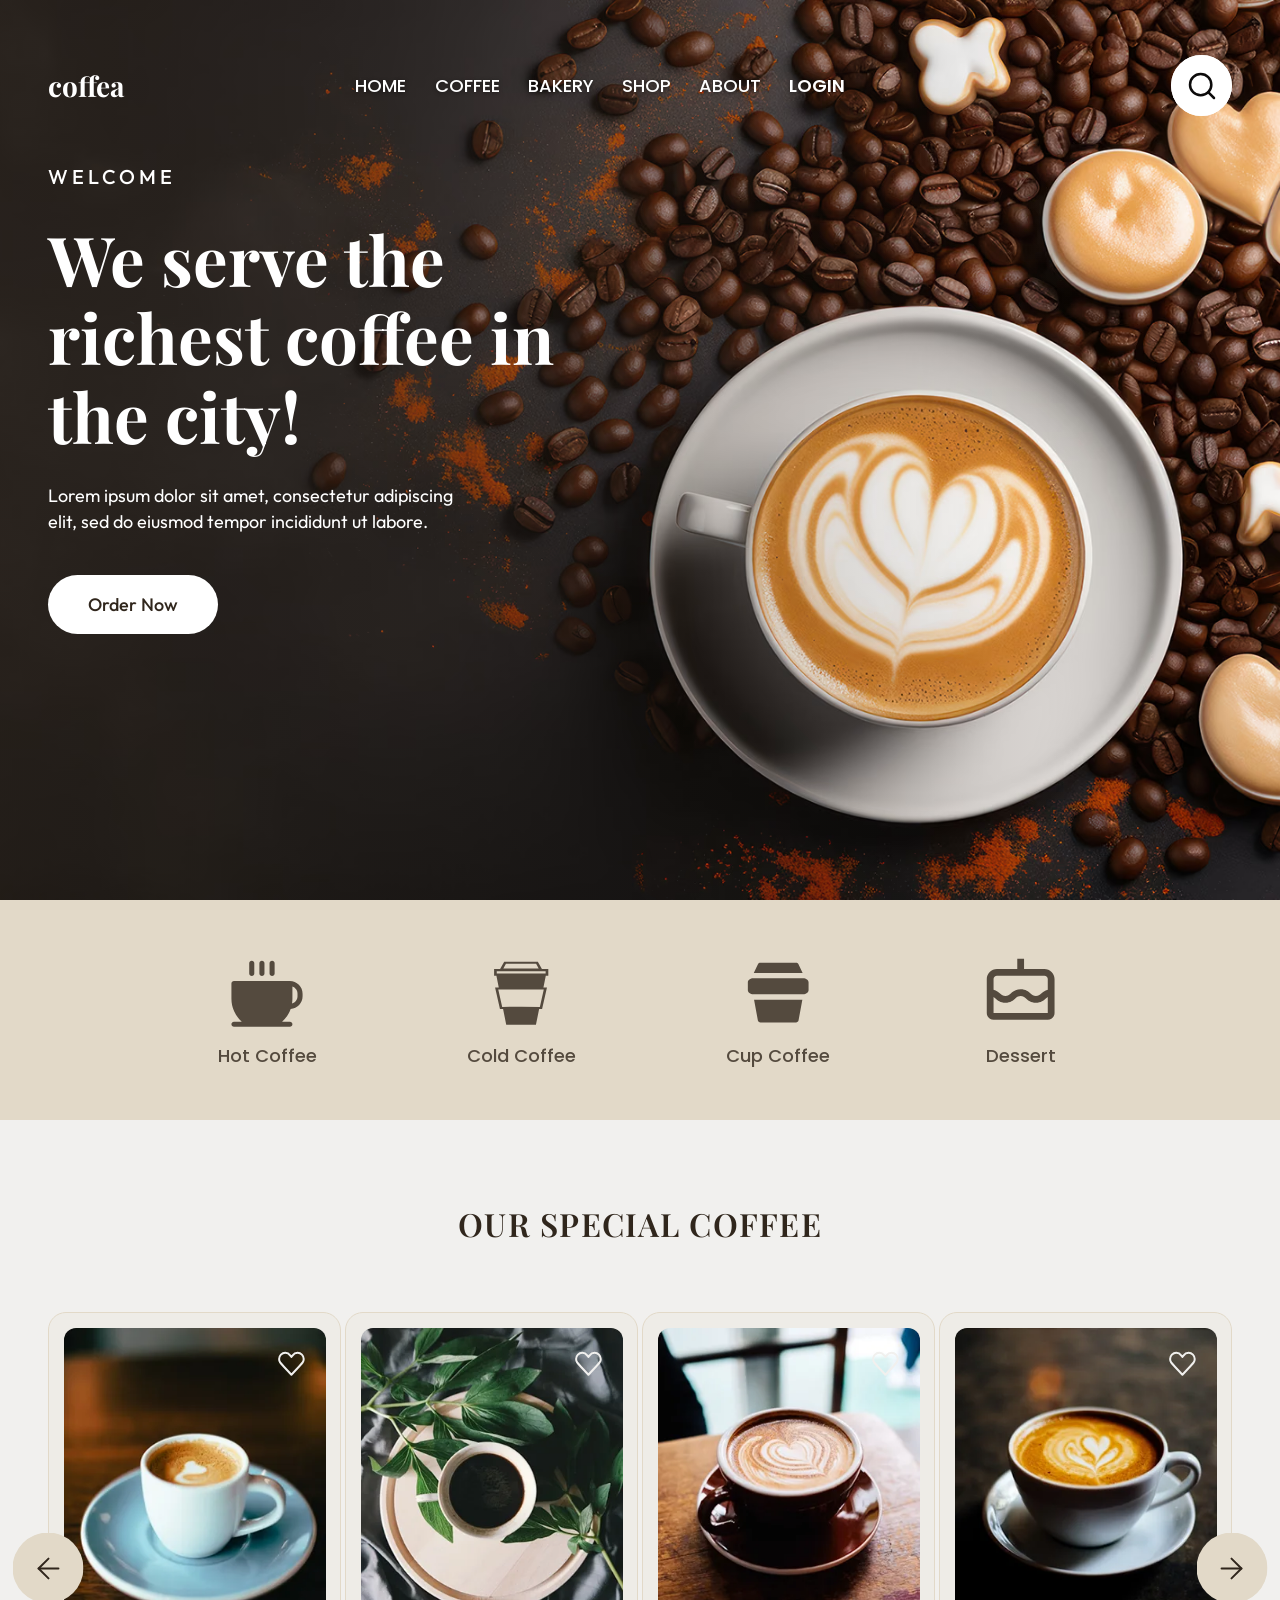
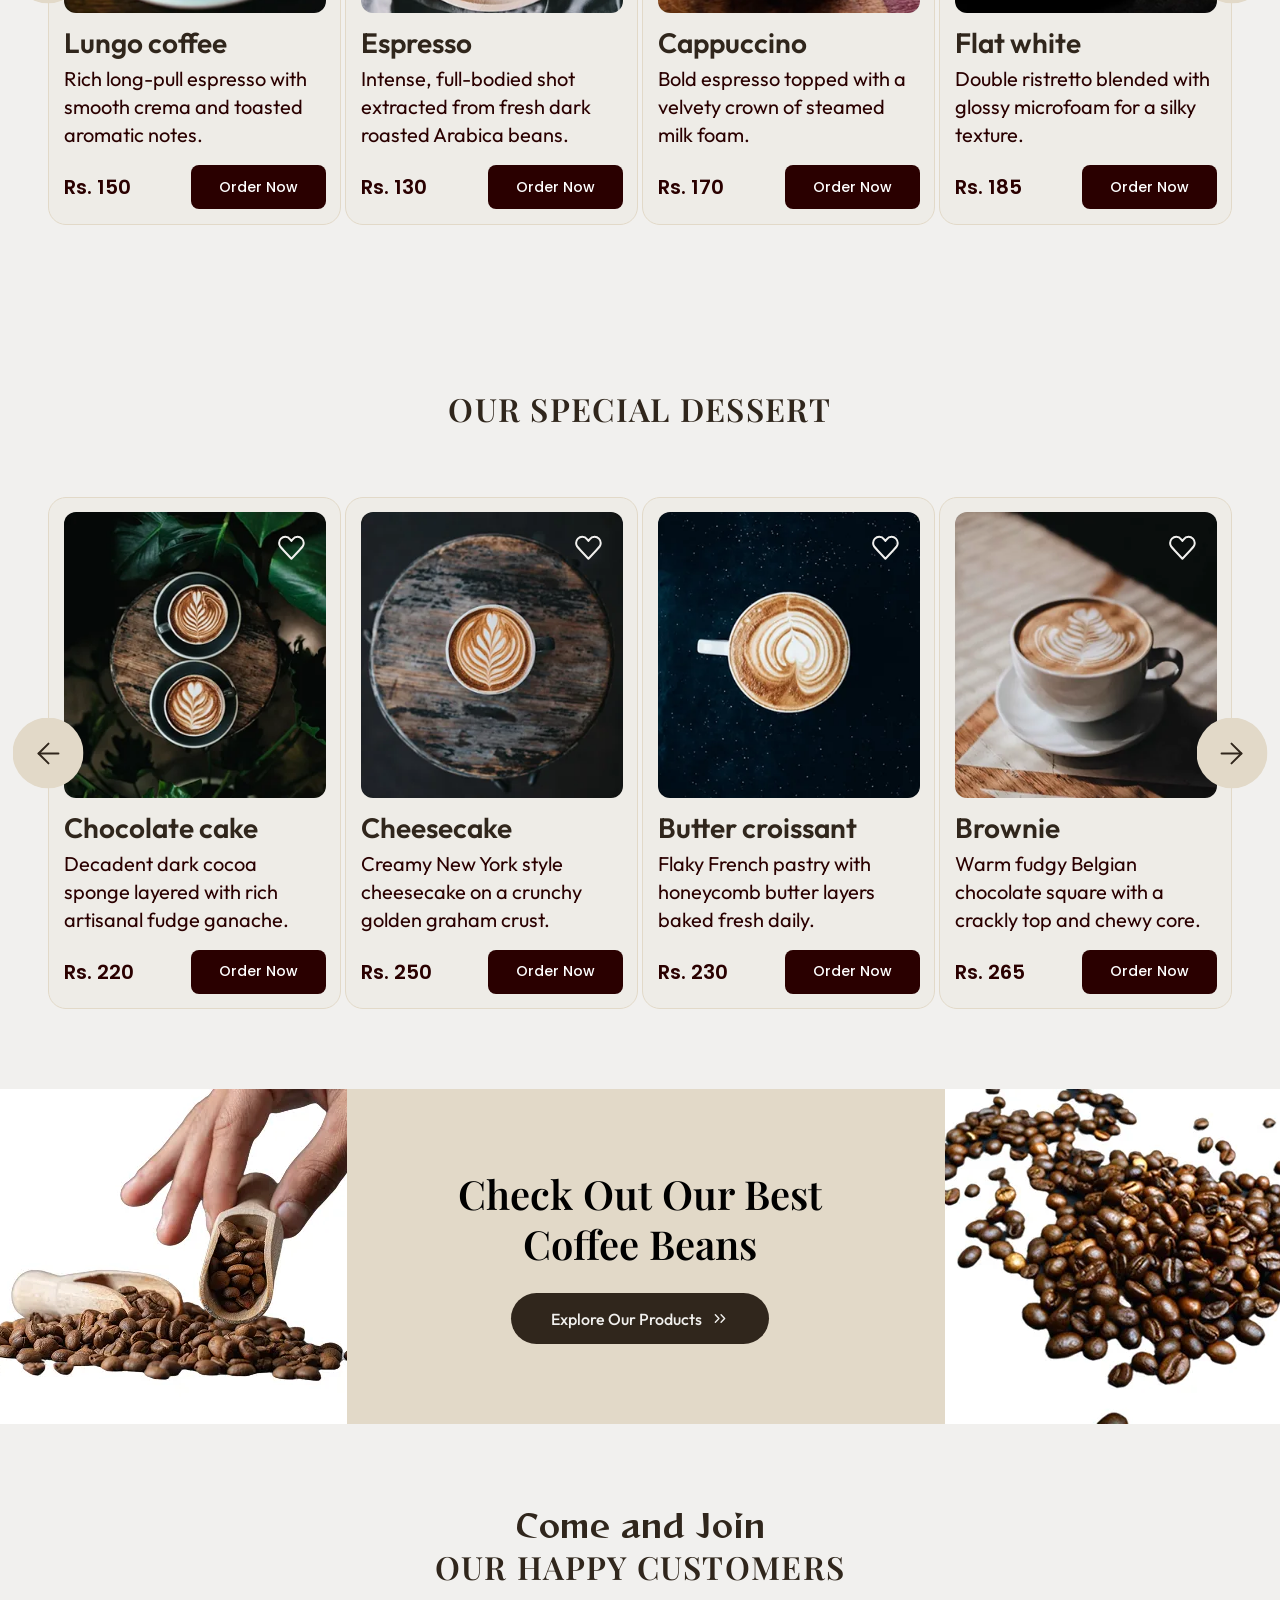
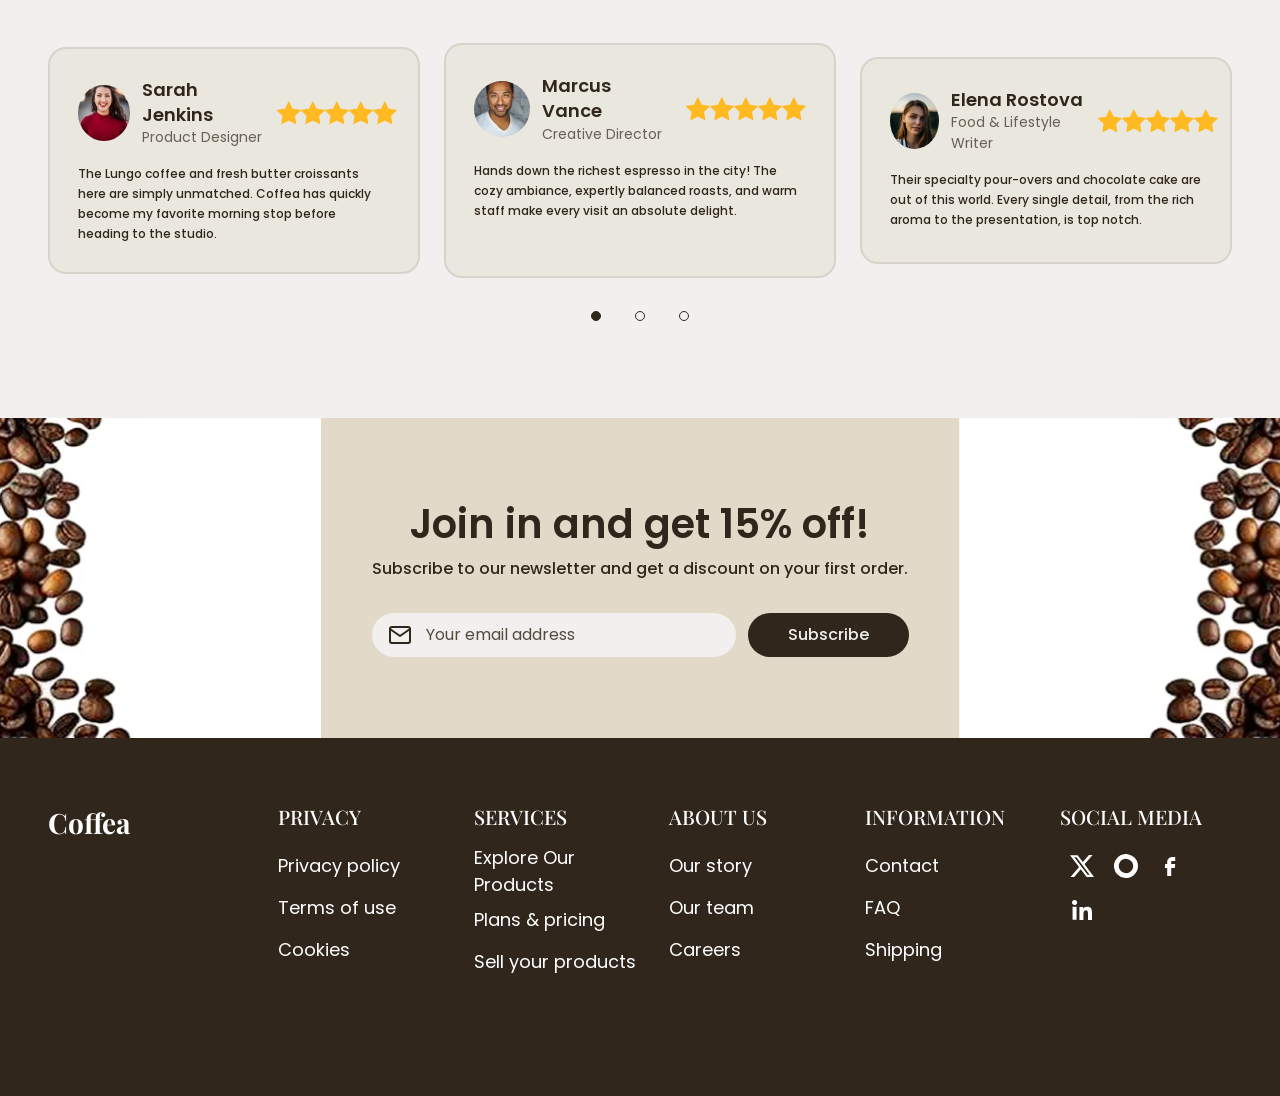
==== index.html @ 145116c3 "first commit" ====
<!DOCTYPE html>
<html lang="en">

<head>
  <meta charset="utf-8">
  <meta name="viewport" content="width=device-width, initial-scale=1">
  <title>Coffea | The richest coffee in the city</title>
  <meta name="description"
    content="Coffea is a coffee shop landing page: espresso, cold coffee, desserts and fresh coffee beans. Order now and join our newsletter.">
  <meta property="og:type" content="website">
  <meta property="og:title" content="Coffea | The richest coffee in the city">
  <meta property="og:description"
    content="Coffea is a coffee shop landing page: espresso, cold coffee, desserts and fresh coffee beans. Order now and join our newsletter.">
  <meta property="og:image" content="assets/img/hero.jpg">
  <link rel="icon" href="assets/icons/cat-1.svg" type="image/svg+xml">
  <link rel="preconnect" href="https://fonts.googleapis.com">
  <link rel="preconnect" href="https://fonts.gstatic.com" crossorigin>
  <link
    href="https://fonts.googleapis.com/css2?family=Outfit:wght@400;500;600&amp;family=Playfair+Display:wght@500;600;700&amp;family=Poppins:wght@400;500;600&amp;family=Reggae+One&amp;display=swap"
    rel="stylesheet">
  <link rel="stylesheet" href="css/main.css">
</head>

<body>
  <a class="skip-link" href="#main">Saltar al contenido</a>
  <header class="header">
    <div class="header__inner container">
      <a class="header__logo" href="/">Coffea</a>
      <nav class="nav nav--desktop" aria-label="Principal">
        <ul class="nav__list">
          <li><a class="nav__link" href="/">home</a></li>
          <li><a class="nav__link" href="#coffee-title">coffee</a></li>
          <li><a class="nav__link" href="#dessert-title">bakery</a></li>
          <li><a class="nav__link" href="#promo-title">shop</a></li>
          <li><a class="nav__link" href="#testimonials-title">about</a></li>
          <li><a class="nav__link nav__link--strong" href="#">login</a></li>
        </ul>
      </nav>
      <button class="header__search" type="button" aria-label="Buscar">
        <img src="assets/icons/search.svg" alt="" width="61" height="61">
      </button>
      <nav class="nav nav--mobile" aria-label="Principal">
        <details class="nav__details">
          <summary class="nav__toggle"><span class="visually-hidden">Menú</span></summary>
          <ul class="nav__panel">
            <li><a class="nav__link" href="/">home</a></li>
            <li><a class="nav__link" href="#coffee-title">coffee</a></li>
            <li><a class="nav__link" href="#dessert-title">bakery</a></li>
            <li><a class="nav__link" href="#promo-title">shop</a></li>
            <li><a class="nav__link" href="#testimonials-title">about</a></li>
            <li><a class="nav__link nav__link--strong" href="#">login</a></li>
          </ul>
        </details>
      </nav>
    </div>
  </header>

  <main id="main">
    <section class="hero" aria-labelledby="hero-title">
      <picture class="hero__picture">
        <source media="(max-width: 47.99rem)" type="image/avif" srcset="assets/img/hero-sm.avif">
        <source media="(max-width: 47.99rem)" type="image/webp" srcset="assets/img/hero-sm.webp">
        <source type="image/avif" srcset="assets/img/hero.avif">
        <source type="image/webp" srcset="assets/img/hero.webp">
        <img class="hero__img" src="assets/img/hero.jpg" alt="Cup of espresso surrounded by roasted coffee beans"
          width="1920" height="1000" fetchpriority="high" decoding="async">
      </picture>
      <div class="hero__content container">
        <p class="hero__eyebrow">WELCOME</p>
        <h1 class="hero__title" id="hero-title">We serve the richest coffee in the city!</h1>
        <p class="hero__text">Lorem ipsum dolor sit amet, consectetur adipiscing elit, sed do eiusmod tempor incididunt
          ut labore.</p>
        <a class="hero__btn" href="#coffee-title">Order Now</a>
      </div>
    </section>

    <section class="categories" aria-label="Categorías">
      <ul class="categories__list container">
        <li><a class="categories__item" href="#coffee-title"><span class="categories__icon categories__icon--hot"
              aria-hidden="true"></span><span class="categories__label">Hot Coffee</span></a></li>
        <li><a class="categories__item" href="#coffee-title"><span class="categories__icon categories__icon--cold"
              aria-hidden="true"></span><span class="categories__label">Cold Coffee</span></a></li>
        <li><a class="categories__item" href="#coffee-title"><span class="categories__icon categories__icon--cup"
              aria-hidden="true"></span><span class="categories__label">Cup Coffee</span></a></li>
        <li><a class="categories__item" href="#dessert-title"><span class="categories__icon categories__icon--dessert"
              aria-hidden="true"></span><span class="categories__label">Dessert</span></a></li>
      </ul>
    </section>

    <section class="products" aria-labelledby="coffee-title">
      <h2 class="products__title" id="coffee-title">OUR SPECIAL COFFEE</h2>
      <div class="carousel" role="group" aria-roledescription="carousel" aria-label="Our Special Coffee">
        <a class="carousel__arrow carousel__arrow--prev" href="#coffee-1" aria-label="Anterior: Our Special Coffee"><img
            src="assets/icons/arrow.svg" alt="" width="71" height="71"></a>
        <ul class="carousel__track">
          <li class="carousel__item" id="coffee-1">
            <article class="product-card">
              <div class="product-card__media">
                <picture>
                  <source type="image/webp" srcset="assets/img/coffee-1.webp 334w, assets/img/coffee-1-2x.webp 668w"
                    sizes="(min-width: 90rem) 334px, (min-width: 64rem) 22vw, (min-width: 48rem) 38vw, 70vw">
                  <img class="product-card__img" src="assets/img/coffee-1.jpg"
                    srcset="assets/img/coffee-1.jpg 334w, assets/img/coffee-1-2x.jpg 668w"
                    sizes="(min-width: 90rem) 334px, (min-width: 64rem) 22vw, (min-width: 48rem) 38vw, 70vw"
                    alt="Lungo coffee, placeholder photo" width="334" height="364" loading="lazy" decoding="async">
                </picture>
                <input class="product-card__fav-input" type="checkbox" id="fav-coffee-1">
                <label class="product-card__fav" for="fav-coffee-1"><span class="visually-hidden">Marcar Lungo coffee
                    como favorito</span></label>
              </div>
              <div class="product-card__body">
                <h3 class="product-card__title">Lungo coffee</h3>
                <p class="product-card__desc">Rich long-pull espresso with smooth crema and toasted aromatic notes.</p>
                <div class="product-card__row">
                  <data class="product-card__price" value="150">Rs. 150</data>
                  <button class="product-card__btn" type="button">Order Now</button>
                </div>
              </div>
            </article>
          </li>
          <li class="carousel__item" id="coffee-2">
            <article class="product-card">
              <div class="product-card__media">
                <picture>
                  <source type="image/webp" srcset="assets/img/coffee-2.webp 334w, assets/img/coffee-2-2x.webp 668w"
                    sizes="(min-width: 90rem) 334px, (min-width: 64rem) 22vw, (min-width: 48rem) 38vw, 70vw">
                  <img class="product-card__img" src="assets/img/coffee-2.jpg"
                    srcset="assets/img/coffee-2.jpg 334w, assets/img/coffee-2-2x.jpg 668w"
                    sizes="(min-width: 90rem) 334px, (min-width: 64rem) 22vw, (min-width: 48rem) 38vw, 70vw"
                    alt="Espresso, placeholder photo" width="334" height="364" loading="lazy" decoding="async">
                </picture>
                <input class="product-card__fav-input" type="checkbox" id="fav-coffee-2">
                <label class="product-card__fav" for="fav-coffee-2"><span class="visually-hidden">Marcar Espresso como
                    favorito</span></label>
              </div>
              <div class="product-card__body">
                <h3 class="product-card__title">Espresso</h3>
                <p class="product-card__desc">Intense, full-bodied shot extracted from fresh dark roasted Arabica beans.
                </p>
                <div class="product-card__row">
                  <data class="product-card__price" value="130">Rs. 130</data>
                  <button class="product-card__btn" type="button">Order Now</button>
                </div>
              </div>
            </article>
          </li>
          <li class="carousel__item" id="coffee-3">
            <article class="product-card">
              <div class="product-card__media">
                <picture>
                  <source type="image/webp" srcset="assets/img/coffee-3.webp 334w, assets/img/coffee-3-2x.webp 668w"
                    sizes="(min-width: 90rem) 334px, (min-width: 64rem) 22vw, (min-width: 48rem) 38vw, 70vw">
                  <img class="product-card__img" src="assets/img/coffee-3.jpg"
                    srcset="assets/img/coffee-3.jpg 334w, assets/img/coffee-3-2x.jpg 668w"
                    sizes="(min-width: 90rem) 334px, (min-width: 64rem) 22vw, (min-width: 48rem) 38vw, 70vw"
                    alt="Cappuccino, placeholder photo" width="334" height="364" loading="lazy" decoding="async">
                </picture>
                <input class="product-card__fav-input" type="checkbox" id="fav-coffee-3">
                <label class="product-card__fav" for="fav-coffee-3"><span class="visually-hidden">Marcar Cappuccino como
                    favorito</span></label>
              </div>
              <div class="product-card__body">
                <h3 class="product-card__title">Cappuccino</h3>
                <p class="product-card__desc">Bold espresso topped with a velvety crown of steamed milk foam.</p>
                <div class="product-card__row">
                  <data class="product-card__price" value="170">Rs. 170</data>
                  <button class="product-card__btn" type="button">Order Now</button>
                </div>
              </div>
            </article>
          </li>
          <li class="carousel__item" id="coffee-4">
            <article class="product-card">
              <div class="product-card__media">
                <picture>
                  <source type="image/webp" srcset="assets/img/coffee-4.webp 334w, assets/img/coffee-4-2x.webp 668w"
                    sizes="(min-width: 90rem) 334px, (min-width: 64rem) 22vw, (min-width: 48rem) 38vw, 70vw">
                  <img class="product-card__img" src="assets/img/coffee-4.jpg"
                    srcset="assets/img/coffee-4.jpg 334w, assets/img/coffee-4-2x.jpg 668w"
                    sizes="(min-width: 90rem) 334px, (min-width: 64rem) 22vw, (min-width: 48rem) 38vw, 70vw"
                    alt="Flat white, placeholder photo" width="334" height="364" loading="lazy" decoding="async">
                </picture>
                <input class="product-card__fav-input" type="checkbox" id="fav-coffee-4">
                <label class="product-card__fav" for="fav-coffee-4"><span class="visually-hidden">Marcar Flat white como
                    favorito</span></label>
              </div>
              <div class="product-card__body">
                <h3 class="product-card__title">Flat white</h3>
                <p class="product-card__desc">Double ristretto blended with glossy microfoam for a silky texture.</p>
                <div class="product-card__row">
                  <data class="product-card__price" value="185">Rs. 185</data>
                  <button class="product-card__btn" type="button">Order Now</button>
                </div>
              </div>
            </article>
          </li>
          <li class="carousel__item" id="coffee-5">
            <article class="product-card">
              <div class="product-card__media">
                <picture>
                  <source type="image/webp" srcset="assets/img/coffee-1.webp 334w, assets/img/coffee-1-2x.webp 668w"
                    sizes="(min-width: 90rem) 334px, (min-width: 64rem) 22vw, (min-width: 48rem) 38vw, 70vw">
                  <img class="product-card__img" src="assets/img/coffee-1.jpg"
                    srcset="assets/img/coffee-1.jpg 334w, assets/img/coffee-1-2x.jpg 668w"
                    sizes="(min-width: 90rem) 334px, (min-width: 64rem) 22vw, (min-width: 48rem) 38vw, 70vw"
                    alt="Lungo coffee, placeholder photo" width="334" height="364" loading="lazy" decoding="async">
                </picture>
                <input class="product-card__fav-input" type="checkbox" id="fav-coffee-5">
                <label class="product-card__fav" for="fav-coffee-5"><span class="visually-hidden">Marcar Lungo coffee
                    como favorito</span></label>
              </div>
              <div class="product-card__body">
                <h3 class="product-card__title">Lungo coffee</h3>
                <p class="product-card__desc">Rich long-pull espresso with smooth crema and toasted aromatic notes.</p>
                <div class="product-card__row">
                  <data class="product-card__price" value="200">Rs. 200</data>
                  <button class="product-card__btn" type="button">Order Now</button>
                </div>
              </div>
            </article>
          </li>
          <li class="carousel__item" id="coffee-6">
            <article class="product-card">
              <div class="product-card__media">
                <picture>
                  <source type="image/webp" srcset="assets/img/coffee-2.webp 334w, assets/img/coffee-2-2x.webp 668w"
                    sizes="(min-width: 90rem) 334px, (min-width: 64rem) 22vw, (min-width: 48rem) 38vw, 70vw">
                  <img class="product-card__img" src="assets/img/coffee-2.jpg"
                    srcset="assets/img/coffee-2.jpg 334w, assets/img/coffee-2-2x.jpg 668w"
                    sizes="(min-width: 90rem) 334px, (min-width: 64rem) 22vw, (min-width: 48rem) 38vw, 70vw"
                    alt="Espresso, placeholder photo" width="334" height="364" loading="lazy" decoding="async">
                </picture>
                <input class="product-card__fav-input" type="checkbox" id="fav-coffee-6">
                <label class="product-card__fav" for="fav-coffee-6"><span class="visually-hidden">Marcar Espresso como
                    favorito</span></label>
              </div>
              <div class="product-card__body">
                <h3 class="product-card__title">Espresso</h3>
                <p class="product-card__desc">Intense, full-bodied shot extracted from fresh dark roasted Arabica beans.
                </p>
                <div class="product-card__row">
                  <data class="product-card__price" value="200">Rs. 200</data>
                  <button class="product-card__btn" type="button">Order Now</button>
                </div>
              </div>
            </article>
          </li>
        </ul>
        <a class="carousel__arrow carousel__arrow--next" href="#coffee-5"
          aria-label="Siguiente: Our Special Coffee"><img src="assets/icons/arrow.svg" alt="" width="71"
            height="71"></a>
      </div>
    </section>

    <section class="products" aria-labelledby="dessert-title">
      <h2 class="products__title" id="dessert-title">OUR SPECIAL DESSERT</h2>
      <div class="carousel" role="group" aria-roledescription="carousel" aria-label="Our Special Dessert">
        <a class="carousel__arrow carousel__arrow--prev" href="#dessert-1"
          aria-label="Anterior: Our Special Dessert"><img src="assets/icons/arrow.svg" alt="" width="71"
            height="71"></a>
        <ul class="carousel__track">
          <li class="carousel__item" id="dessert-1">
            <article class="product-card">
              <div class="product-card__media">
                <picture>
                  <source type="image/webp" srcset="assets/img/dessert-1.webp 334w, assets/img/dessert-1-2x.webp 668w"
                    sizes="(min-width: 90rem) 334px, (min-width: 64rem) 22vw, (min-width: 48rem) 38vw, 70vw">
                  <img class="product-card__img" src="assets/img/dessert-1.jpg"
                    srcset="assets/img/dessert-1.jpg 334w, assets/img/dessert-1-2x.jpg 668w"
                    sizes="(min-width: 90rem) 334px, (min-width: 64rem) 22vw, (min-width: 48rem) 38vw, 70vw"
                    alt="Chocolate cake, placeholder photo" width="334" height="364" loading="lazy" decoding="async">
                </picture>
                <input class="product-card__fav-input" type="checkbox" id="fav-dessert-1">
                <label class="product-card__fav" for="fav-dessert-1"><span class="visually-hidden">Marcar Chocolate cake
                    como favorito</span></label>
              </div>
              <div class="product-card__body">
                <h3 class="product-card__title">Chocolate cake</h3>
                <p class="product-card__desc">Decadent dark cocoa sponge layered with rich artisanal fudge ganache.</p>
                <div class="product-card__row">
                  <data class="product-card__price" value="220">Rs. 220</data>
                  <button class="product-card__btn" type="button">Order Now</button>
                </div>
              </div>
            </article>
          </li>
          <li class="carousel__item" id="dessert-2">
            <article class="product-card">
              <div class="product-card__media">
                <picture>
                  <source type="image/webp" srcset="assets/img/dessert-2.webp 334w, assets/img/dessert-2-2x.webp 668w"
                    sizes="(min-width: 90rem) 334px, (min-width: 64rem) 22vw, (min-width: 48rem) 38vw, 70vw">
                  <img class="product-card__img" src="assets/img/dessert-2.jpg"
                    srcset="assets/img/dessert-2.jpg 334w, assets/img/dessert-2-2x.jpg 668w"
                    sizes="(min-width: 90rem) 334px, (min-width: 64rem) 22vw, (min-width: 48rem) 38vw, 70vw"
                    alt="Cheesecake, placeholder photo" width="334" height="364" loading="lazy" decoding="async">
                </picture>
                <input class="product-card__fav-input" type="checkbox" id="fav-dessert-2">
                <label class="product-card__fav" for="fav-dessert-2"><span class="visually-hidden">Marcar Cheesecake
                    como favorito</span></label>
              </div>
              <div class="product-card__body">
                <h3 class="product-card__title">Cheesecake</h3>
                <p class="product-card__desc">Creamy New York style cheesecake on a crunchy golden graham crust.</p>
                <div class="product-card__row">
                  <data class="product-card__price" value="250">Rs. 250</data>
                  <button class="product-card__btn" type="button">Order Now</button>
                </div>
              </div>
            </article>
          </li>
          <li class="carousel__item" id="dessert-3">
            <article class="product-card">
              <div class="product-card__media">
                <picture>
                  <source type="image/webp" srcset="assets/img/dessert-3.webp 334w, assets/img/dessert-3-2x.webp 668w"
                    sizes="(min-width: 90rem) 334px, (min-width: 64rem) 22vw, (min-width: 48rem) 38vw, 70vw">
                  <img class="product-card__img" src="assets/img/dessert-3.jpg"
                    srcset="assets/img/dessert-3.jpg 334w, assets/img/dessert-3-2x.jpg 668w"
                    sizes="(min-width: 90rem) 334px, (min-width: 64rem) 22vw, (min-width: 48rem) 38vw, 70vw"
                    alt="Butter croissant, placeholder photo" width="334" height="364" loading="lazy" decoding="async">
                </picture>
                <input class="product-card__fav-input" type="checkbox" id="fav-dessert-3">
                <label class="product-card__fav" for="fav-dessert-3"><span class="visually-hidden">Marcar Butter
                    croissant como favorito</span></label>
              </div>
              <div class="product-card__body">
                <h3 class="product-card__title">Butter croissant</h3>
                <p class="product-card__desc">Flaky French pastry with honeycomb butter layers baked fresh daily.</p>
                <div class="product-card__row">
                  <data class="product-card__price" value="230">Rs. 230</data>
                  <button class="product-card__btn" type="button">Order Now</button>
                </div>
              </div>
            </article>
          </li>
          <li class="carousel__item" id="dessert-4">
            <article class="product-card">
              <div class="product-card__media">
                <picture>
                  <source type="image/webp" srcset="assets/img/dessert-4.webp 334w, assets/img/dessert-4-2x.webp 668w"
                    sizes="(min-width: 90rem) 334px, (min-width: 64rem) 22vw, (min-width: 48rem) 38vw, 70vw">
                  <img class="product-card__img" src="assets/img/dessert-4.jpg"
                    srcset="assets/img/dessert-4.jpg 334w, assets/img/dessert-4-2x.jpg 668w"
                    sizes="(min-width: 90rem) 334px, (min-width: 64rem) 22vw, (min-width: 48rem) 38vw, 70vw"
                    alt="Brownie, placeholder photo" width="334" height="364" loading="lazy" decoding="async">
                </picture>
                <input class="product-card__fav-input" type="checkbox" id="fav-dessert-4">
                <label class="product-card__fav" for="fav-dessert-4"><span class="visually-hidden">Marcar Brownie como
                    favorito</span></label>
              </div>
              <div class="product-card__body">
                <h3 class="product-card__title">Brownie</h3>
                <p class="product-card__desc">Warm fudgy Belgian chocolate square with a crackly top and chewy core.</p>
                <div class="product-card__row">
                  <data class="product-card__price" value="265">Rs. 265</data>
                  <button class="product-card__btn" type="button">Order Now</button>
                </div>
              </div>
            </article>
          </li>
          <li class="carousel__item" id="dessert-5">
            <article class="product-card">
              <div class="product-card__media">
                <picture>
                  <source type="image/webp" srcset="assets/img/dessert-1.webp 334w, assets/img/dessert-1-2x.webp 668w"
                    sizes="(min-width: 90rem) 334px, (min-width: 64rem) 22vw, (min-width: 48rem) 38vw, 70vw">
                  <img class="product-card__img" src="assets/img/dessert-1.jpg"
                    srcset="assets/img/dessert-1.jpg 334w, assets/img/dessert-1-2x.jpg 668w"
                    sizes="(min-width: 90rem) 334px, (min-width: 64rem) 22vw, (min-width: 48rem) 38vw, 70vw"
                    alt="Chocolate cake, placeholder photo" width="334" height="364" loading="lazy" decoding="async">
                </picture>
                <input class="product-card__fav-input" type="checkbox" id="fav-dessert-5">
                <label class="product-card__fav" for="fav-dessert-5"><span class="visually-hidden">Marcar Chocolate cake
                    como favorito</span></label>
              </div>
              <div class="product-card__body">
                <h3 class="product-card__title">Chocolate cake</h3>
                <p class="product-card__desc">Decadent dark cocoa sponge layered with rich artisanal fudge ganache.</p>
                <div class="product-card__row">
                  <data class="product-card__price" value="200">Rs. 200</data>
                  <button class="product-card__btn" type="button">Order Now</button>
                </div>
              </div>
            </article>
          </li>
          <li class="carousel__item" id="dessert-6">
            <article class="product-card">
              <div class="product-card__media">
                <picture>
                  <source type="image/webp" srcset="assets/img/dessert-2.webp 334w, assets/img/dessert-2-2x.webp 668w"
                    sizes="(min-width: 90rem) 334px, (min-width: 64rem) 22vw, (min-width: 48rem) 38vw, 70vw">
                  <img class="product-card__img" src="assets/img/dessert-2.jpg"
                    srcset="assets/img/dessert-2.jpg 334w, assets/img/dessert-2-2x.jpg 668w"
                    sizes="(min-width: 90rem) 334px, (min-width: 64rem) 22vw, (min-width: 48rem) 38vw, 70vw"
                    alt="Cheesecake, placeholder photo" width="334" height="364" loading="lazy" decoding="async">
                </picture>
                <input class="product-card__fav-input" type="checkbox" id="fav-dessert-6">
                <label class="product-card__fav" for="fav-dessert-6"><span class="visually-hidden">Marcar Cheesecake
                    como favorito</span></label>
              </div>
              <div class="product-card__body">
                <h3 class="product-card__title">Cheesecake</h3>
                <p class="product-card__desc">Creamy New York style cheesecake on a crunchy golden graham crust.</p>
                <div class="product-card__row">
                  <data class="product-card__price" value="200">Rs. 200</data>
                  <button class="product-card__btn" type="button">Order Now</button>
                </div>
              </div>
            </article>
          </li>
        </ul>
        <a class="carousel__arrow carousel__arrow--next" href="#dessert-5"
          aria-label="Siguiente: Our Special Dessert"><img src="assets/icons/arrow.svg" alt="" width="71"
            height="71"></a>
      </div>
    </section>

    <section class="promo" aria-labelledby="promo-title">
      <picture class="promo__picture promo__picture--left">
        <source type="image/webp" srcset="assets/img/promo-hand.webp">
        <img class="promo__img" src="assets/img/promo-hand.jpg" alt="" width="520" height="335" loading="lazy"
          decoding="async">
      </picture>
      <div class="promo__content">
        <h2 class="promo__title" id="promo-title">Check Out Our Best Coffee Beans</h2>
        <a class="promo__btn" href="#">Explore Our Products <img src="assets/icons/chevron.svg" alt="" width="20"
            height="20"></a>
      </div>
      <picture class="promo__picture promo__picture--right">
        <source type="image/webp" srcset="assets/img/promo-beans.webp">
        <img class="promo__img" src="assets/img/promo-beans.jpg" alt="" width="503" height="335" loading="lazy"
          decoding="async">
      </picture>
    </section>

    <section class="testimonials" aria-labelledby="testimonials-title">
      <h2 class="testimonials__title" id="testimonials-title"><span class="testimonials__eyebrow">Come and Join</span>
        <span class="testimonials__heading">OUR HAPPY CUSTOMERS</span>
      </h2>
      <div class="testimonials__viewport">
        <ul class="testimonials__track">
          <li class="testimonials__item" id="t-1">
            <figure class="testimonial-card">
              <figcaption class="testimonial-card__author">
                <picture>
                  <source type="image/webp" srcset="assets/img/avatar-1.webp">
                  <img class="testimonial-card__avatar" src="assets/img/avatar-1.jpg" alt="Portrait of Sarah Jenkins"
                    width="56" height="56" loading="lazy" decoding="async">
                </picture>
                <span class="testimonial-card__who">
                  <span class="testimonial-card__name">Sarah Jenkins</span>
                  <span class="testimonial-card__role">Product Designer</span>
                </span>
                <span class="testimonial-card__rating" role="img" aria-label="5 de 5 estrellas"><img
                    src="assets/icons/star.svg" alt="" width="24" height="24"><img src="assets/icons/star.svg" alt=""
                    width="24" height="24"><img src="assets/icons/star.svg" alt="" width="24" height="24"><img
                    src="assets/icons/star.svg" alt="" width="24" height="24"><img src="assets/icons/star.svg" alt=""
                    width="24" height="24"></span>
              </figcaption>
              <blockquote class="testimonial-card__text">
                <p>The Lungo coffee and fresh butter croissants here are simply unmatched. Coffea has quickly become my
                  favorite morning stop before heading to the studio.</p>
              </blockquote>
            </figure>
          </li>
          <li class="testimonials__item" id="t-2">
            <figure class="testimonial-card testimonial-card--featured">
              <figcaption class="testimonial-card__author">
                <picture>
                  <source type="image/webp" srcset="assets/img/avatar-2.webp">
                  <img class="testimonial-card__avatar" src="assets/img/avatar-2.jpg" alt="Portrait of Marcus Vance"
                    width="56" height="56" loading="lazy" decoding="async">
                </picture>
                <span class="testimonial-card__who">
                  <span class="testimonial-card__name">Marcus Vance</span>
                  <span class="testimonial-card__role">Creative Director</span>
                </span>
                <span class="testimonial-card__rating" role="img" aria-label="5 de 5 estrellas"><img
                    src="assets/icons/star.svg" alt="" width="24" height="24"><img src="assets/icons/star.svg" alt=""
                    width="24" height="24"><img src="assets/icons/star.svg" alt="" width="24" height="24"><img
                    src="assets/icons/star.svg" alt="" width="24" height="24"><img src="assets/icons/star.svg" alt=""
                    width="24" height="24"></span>
              </figcaption>
              <blockquote class="testimonial-card__text">
                <p>Hands down the richest espresso in the city! The cozy ambiance, expertly balanced roasts, and warm
                  staff make every visit an absolute delight.</p>
              </blockquote>
            </figure>
          </li>
          <li class="testimonials__item" id="t-3">
            <figure class="testimonial-card">
              <figcaption class="testimonial-card__author">
                <picture>
                  <source type="image/webp" srcset="assets/img/avatar-3.webp">
                  <img class="testimonial-card__avatar" src="assets/img/avatar-3.jpg" alt="Portrait of Elena Rostova"
                    width="56" height="56" loading="lazy" decoding="async">
                </picture>
                <span class="testimonial-card__who">
                  <span class="testimonial-card__name">Elena Rostova</span>
                  <span class="testimonial-card__role">Food &amp; Lifestyle Writer</span>
                </span>
                <span class="testimonial-card__rating" role="img" aria-label="5 de 5 estrellas"><img
                    src="assets/icons/star.svg" alt="" width="24" height="24"><img src="assets/icons/star.svg" alt=""
                    width="24" height="24"><img src="assets/icons/star.svg" alt="" width="24" height="24"><img
                    src="assets/icons/star.svg" alt="" width="24" height="24"><img src="assets/icons/star.svg" alt=""
                    width="24" height="24"></span>
              </figcaption>
              <blockquote class="testimonial-card__text">
                <p>Their specialty pour-overs and chocolate cake are out of this world. Every single detail, from the
                  rich aroma to the presentation, is top notch.</p>
              </blockquote>
            </figure>
          </li>
        </ul>
      </div>
      <nav class="testimonials__pager" aria-label="Testimonios">
        <a class="testimonials__dot" href="#t-1" aria-label="Testimonio 1"></a>
        <a class="testimonials__dot" href="#t-2" aria-label="Testimonio 2"></a>
        <a class="testimonials__dot" href="#t-3" aria-label="Testimonio 3"></a>
      </nav>
    </section>

    <section class="newsletter" aria-labelledby="newsletter-title">
      <picture class="newsletter__picture newsletter__picture--left">
        <source type="image/webp" srcset="assets/img/newsletter-beans.webp">
        <img class="newsletter__img" src="assets/img/newsletter-beans.jpg" alt="" width="482" height="321"
          loading="lazy" decoding="async">
      </picture>
      <div class="newsletter__content">
        <h2 class="newsletter__title" id="newsletter-title">Join in and get 15% off!</h2>
        <p class="newsletter__subtitle">Subscribe to our newsletter and get a discount on your first order.</p>
        <form class="newsletter__form" action="#" method="get">
          <label class="visually-hidden" for="newsletter-email">Email address</label>
          <div class="newsletter__field">
            <img class="newsletter__icon" src="assets/icons/mail.svg" alt="" width="24" height="24">
            <input class="newsletter__input" id="newsletter-email" name="email" type="email" required
              autocomplete="email" placeholder="Your email address">
          </div>
          <button class="newsletter__btn" type="submit">Subscribe</button>
        </form>
      </div>
      <picture class="newsletter__picture newsletter__picture--right">
        <source type="image/webp" srcset="assets/img/newsletter-beans.webp">
        <img class="newsletter__img" src="assets/img/newsletter-beans.jpg" alt="" width="482" height="321"
          loading="lazy" decoding="async">
      </picture>
    </section>
  </main>

  <footer class="footer">
    <div class="footer__inner container">
      <a class="footer__logo" href="/">Coffea</a>
      <nav class="footer__col" aria-label="Privacy">
        <h3 class="footer__title">PRIVACY</h3>
        <ul class="footer__list">
          <li><a class="footer__link" href="#">Privacy policy</a></li>
          <li><a class="footer__link" href="#">Terms of use</a></li>
          <li><a class="footer__link" href="#">Cookies</a></li>
        </ul>
      </nav>
      <nav class="footer__col" aria-label="Services">
        <h3 class="footer__title">SERVICES</h3>
        <ul class="footer__list">
          <li><a class="footer__link" href="#">Explore Our Products</a></li>
          <li><a class="footer__link" href="#">Plans &amp; pricing</a></li>
          <li><a class="footer__link" href="#">Sell your products</a></li>
        </ul>
      </nav>
      <nav class="footer__col" aria-label="About Us">
        <h3 class="footer__title">ABOUT US</h3>
        <ul class="footer__list">
          <li><a class="footer__link" href="#">Our story</a></li>
          <li><a class="footer__link" href="#">Our team</a></li>
          <li><a class="footer__link" href="#">Careers</a></li>
        </ul>
      </nav>
      <nav class="footer__col" aria-label="Information">
        <h3 class="footer__title">INFORMATION</h3>
        <ul class="footer__list">
          <li><a class="footer__link" href="#">Contact</a></li>
          <li><a class="footer__link" href="#">FAQ</a></li>
          <li><a class="footer__link" href="#">Shipping</a></li>
        </ul>
      </nav>
      <div class="footer__col">
        <h3 class="footer__title">SOCIAL MEDIA</h3>
        <ul class="footer__social-list">
          <li><a class="footer__social" href="#" aria-label="X (Twitter)"><img src="assets/icons/social-x.svg" alt=""
                width="24" height="24"></a></li>
          <li><a class="footer__social" href="#" aria-label="Instagram"><img src="assets/icons/social-instagram.svg"
                alt="" width="24" height="24"></a></li>
          <li><a class="footer__social" href="#" aria-label="Facebook"><img src="assets/icons/social-facebook.svg"
                alt="" width="24" height="24"></a></li>
          <li><a class="footer__social" href="#" aria-label="LinkedIn"><img src="assets/icons/social-linkedin.svg"
                alt="" width="24" height="24"></a></li>
        </ul>
      </div>
    </div>
  </footer>
</body>

</html>
---- css/main.css ----
/* Orden de capas: define la cascada sin necesidad de !important */
@layer tokens, base, layout, components, utilities;

@import url("tokens.css") layer(tokens);
@import url("base.css") layer(base);
@import url("layout.css") layer(layout);
@import url("components/header.css") layer(components);
@import url("components/hero.css") layer(components);
@import url("components/categories.css") layer(components);
@import url("components/product-card.css") layer(components);
@import url("components/carousel.css") layer(components);
@import url("components/promo.css") layer(components);
@import url("components/testimonial-card.css") layer(components);
@import url("components/newsletter.css") layer(components);
@import url("components/footer.css") layer(components);
@import url("utilities.css") layer(utilities);
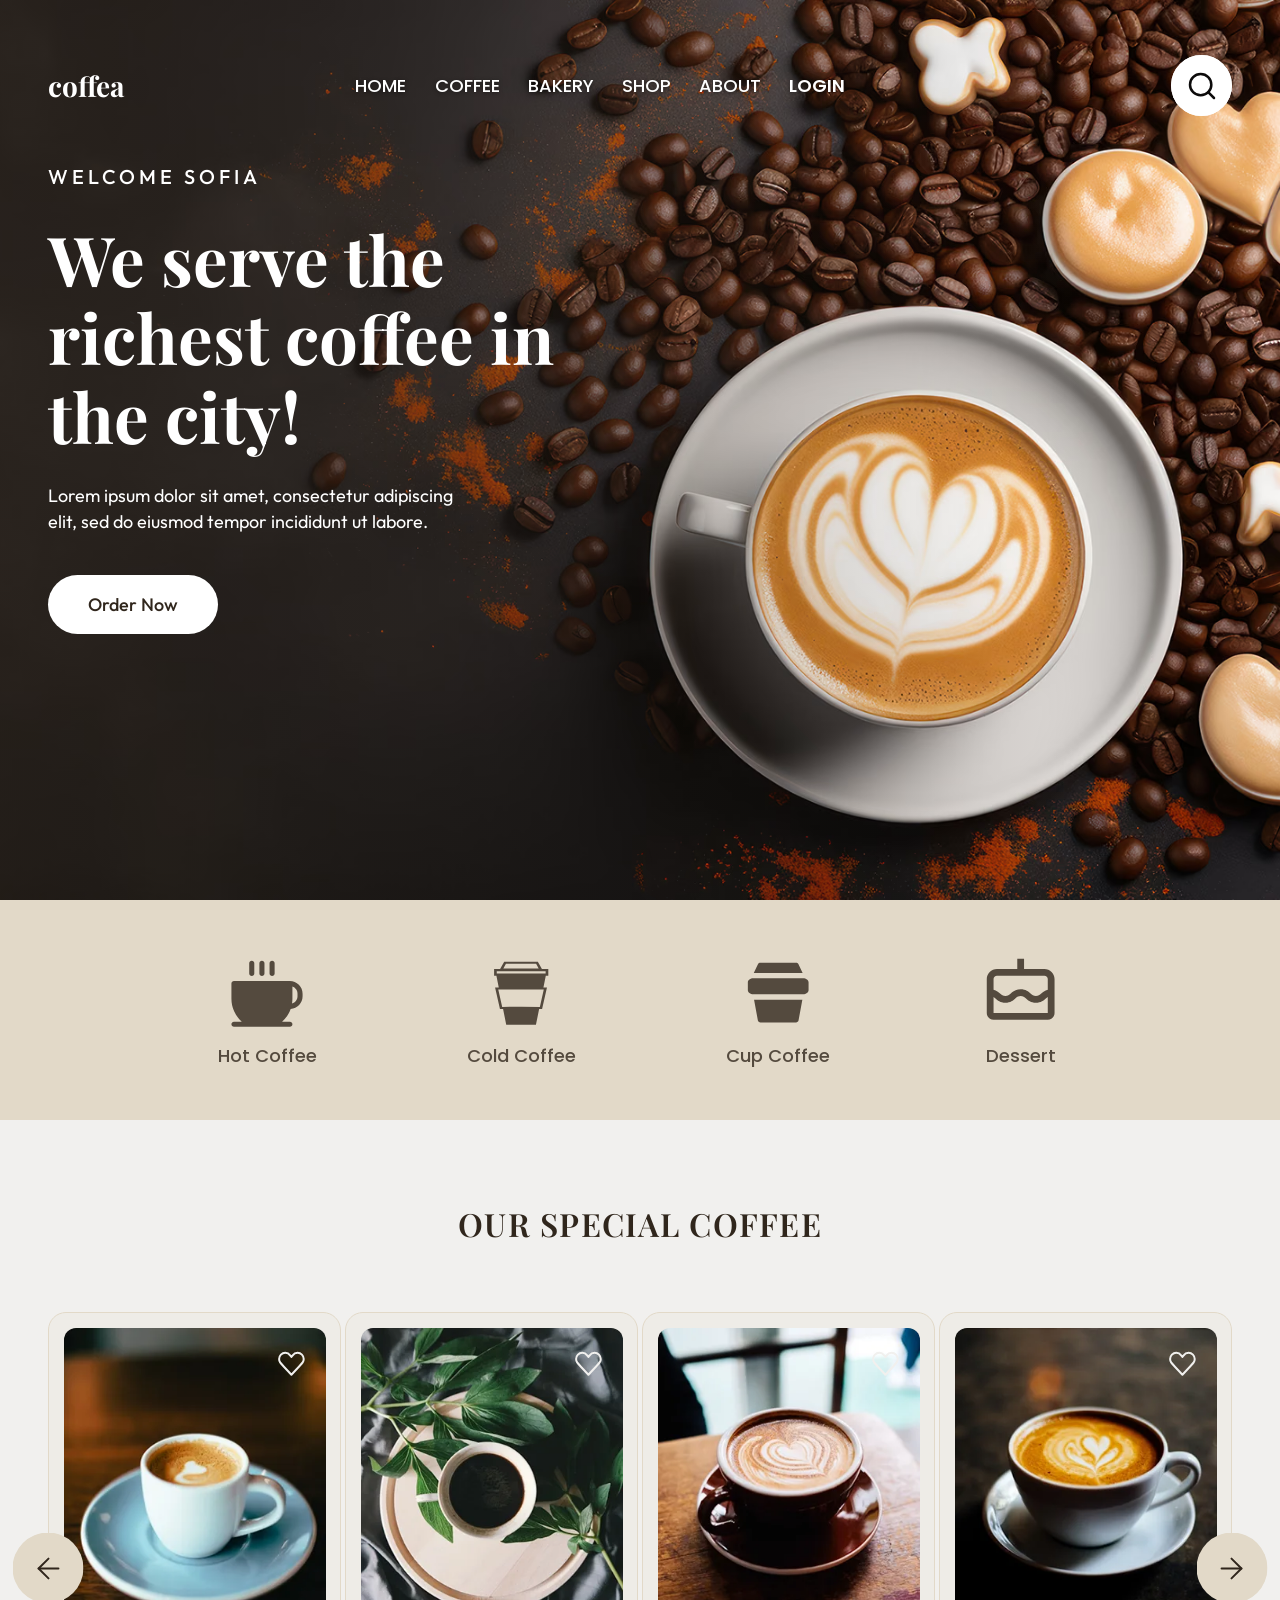
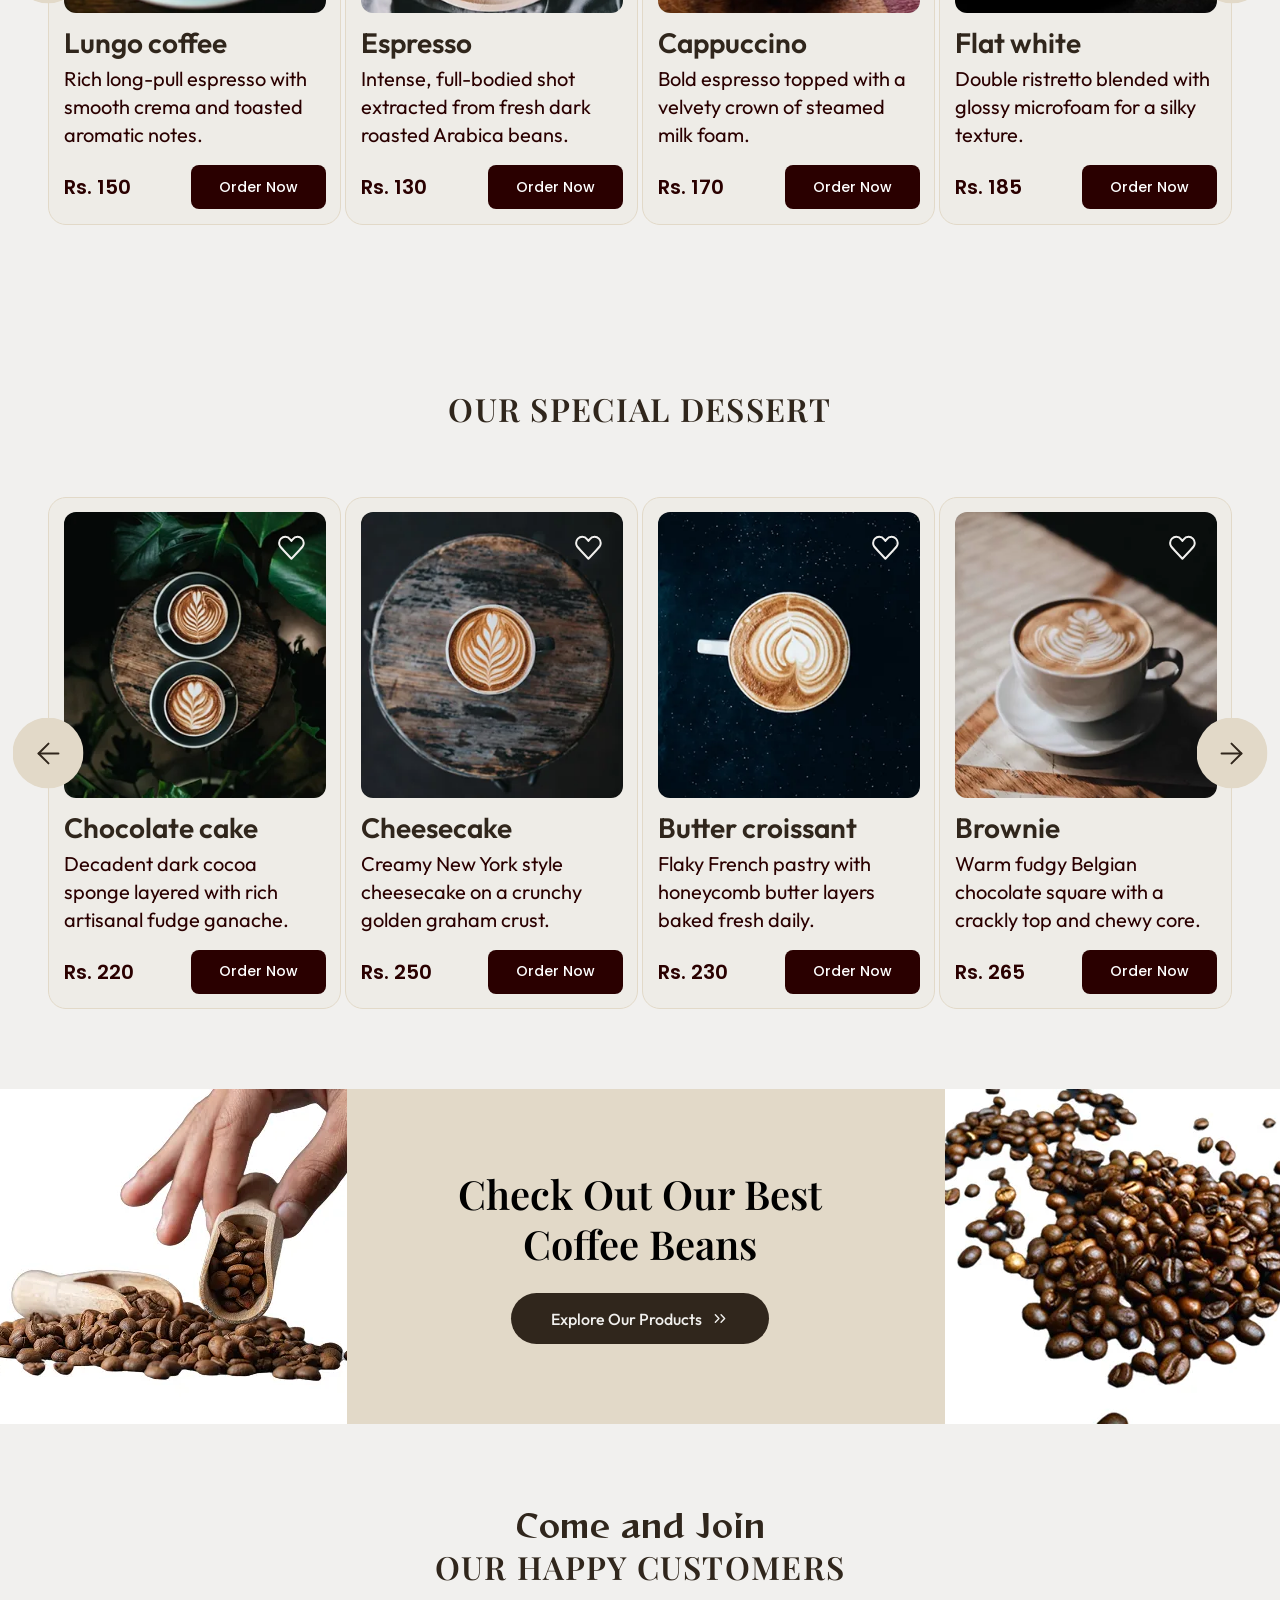
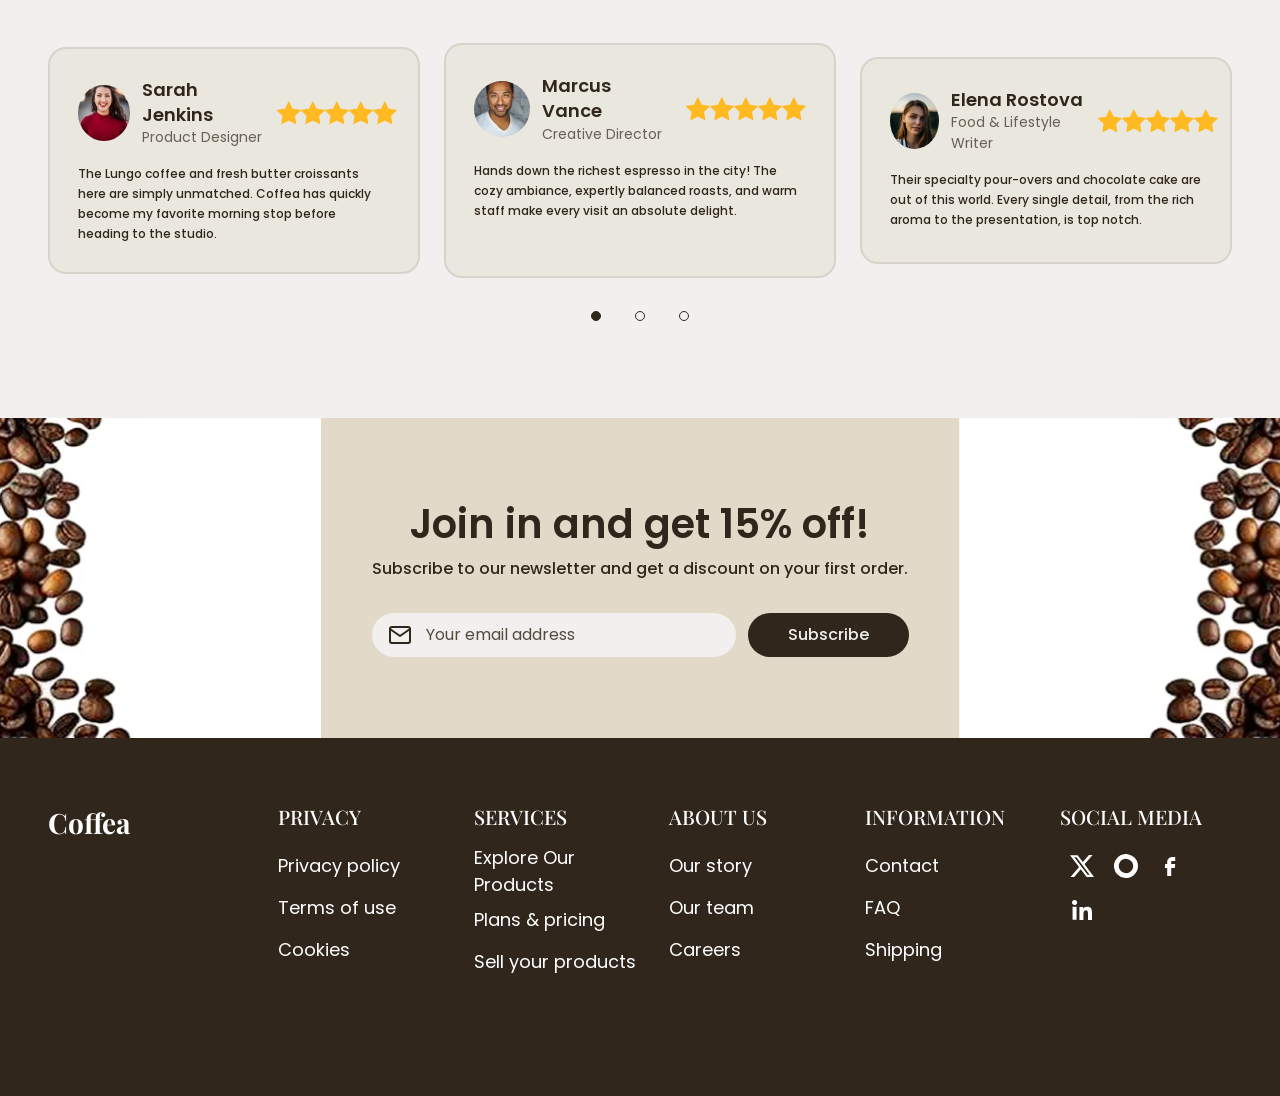
==== commit b7da56e7: "Prueba de preview" ====
--- a/index.html
+++ b/index.html
@@ -66,7 +66,7 @@
           width="1920" height="1000" fetchpriority="high" decoding="async">
       </picture>
       <div class="hero__content container">
-        <p class="hero__eyebrow">WELCOME</p>
+        <p class="hero__eyebrow">WELCOME SOFIA</p>
         <h1 class="hero__title" id="hero-title">We serve the richest coffee in the city!</h1>
         <p class="hero__text">Lorem ipsum dolor sit amet, consectetur adipiscing elit, sed do eiusmod tempor incididunt
           ut labore.</p>
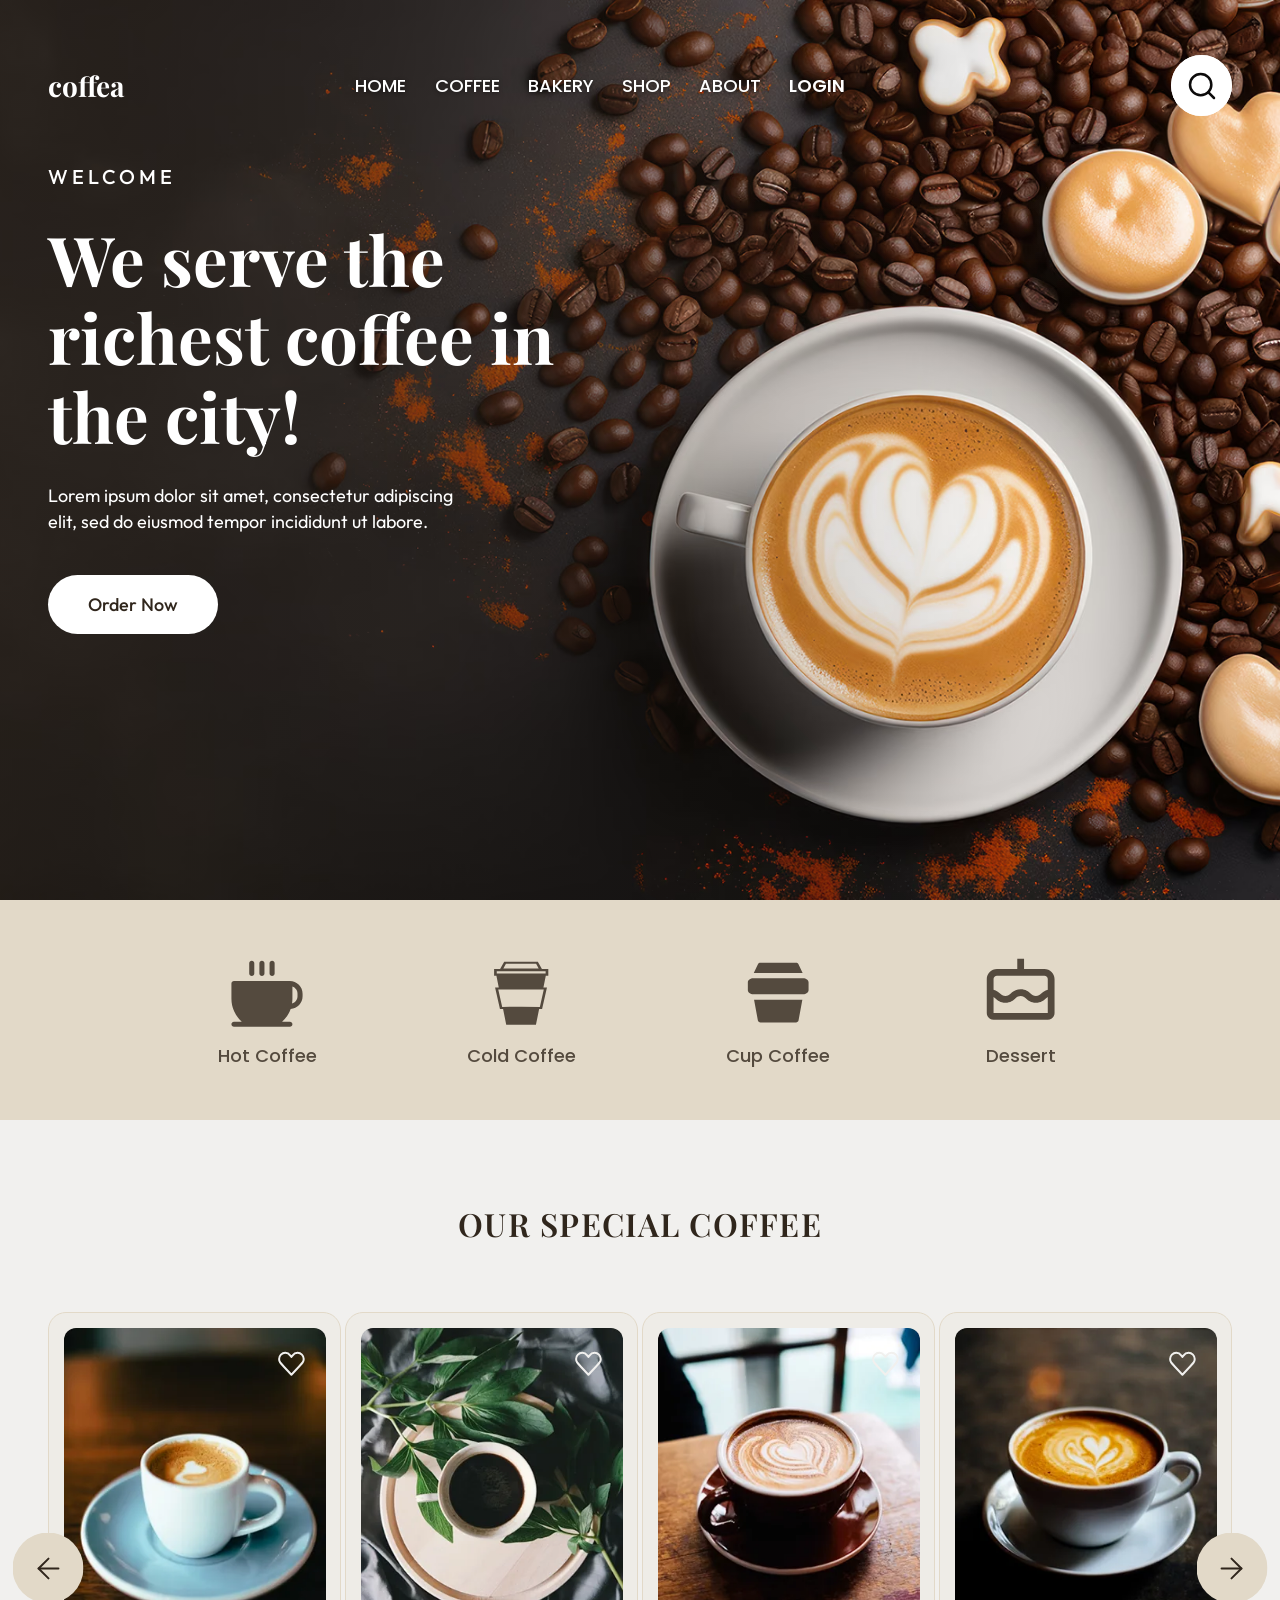
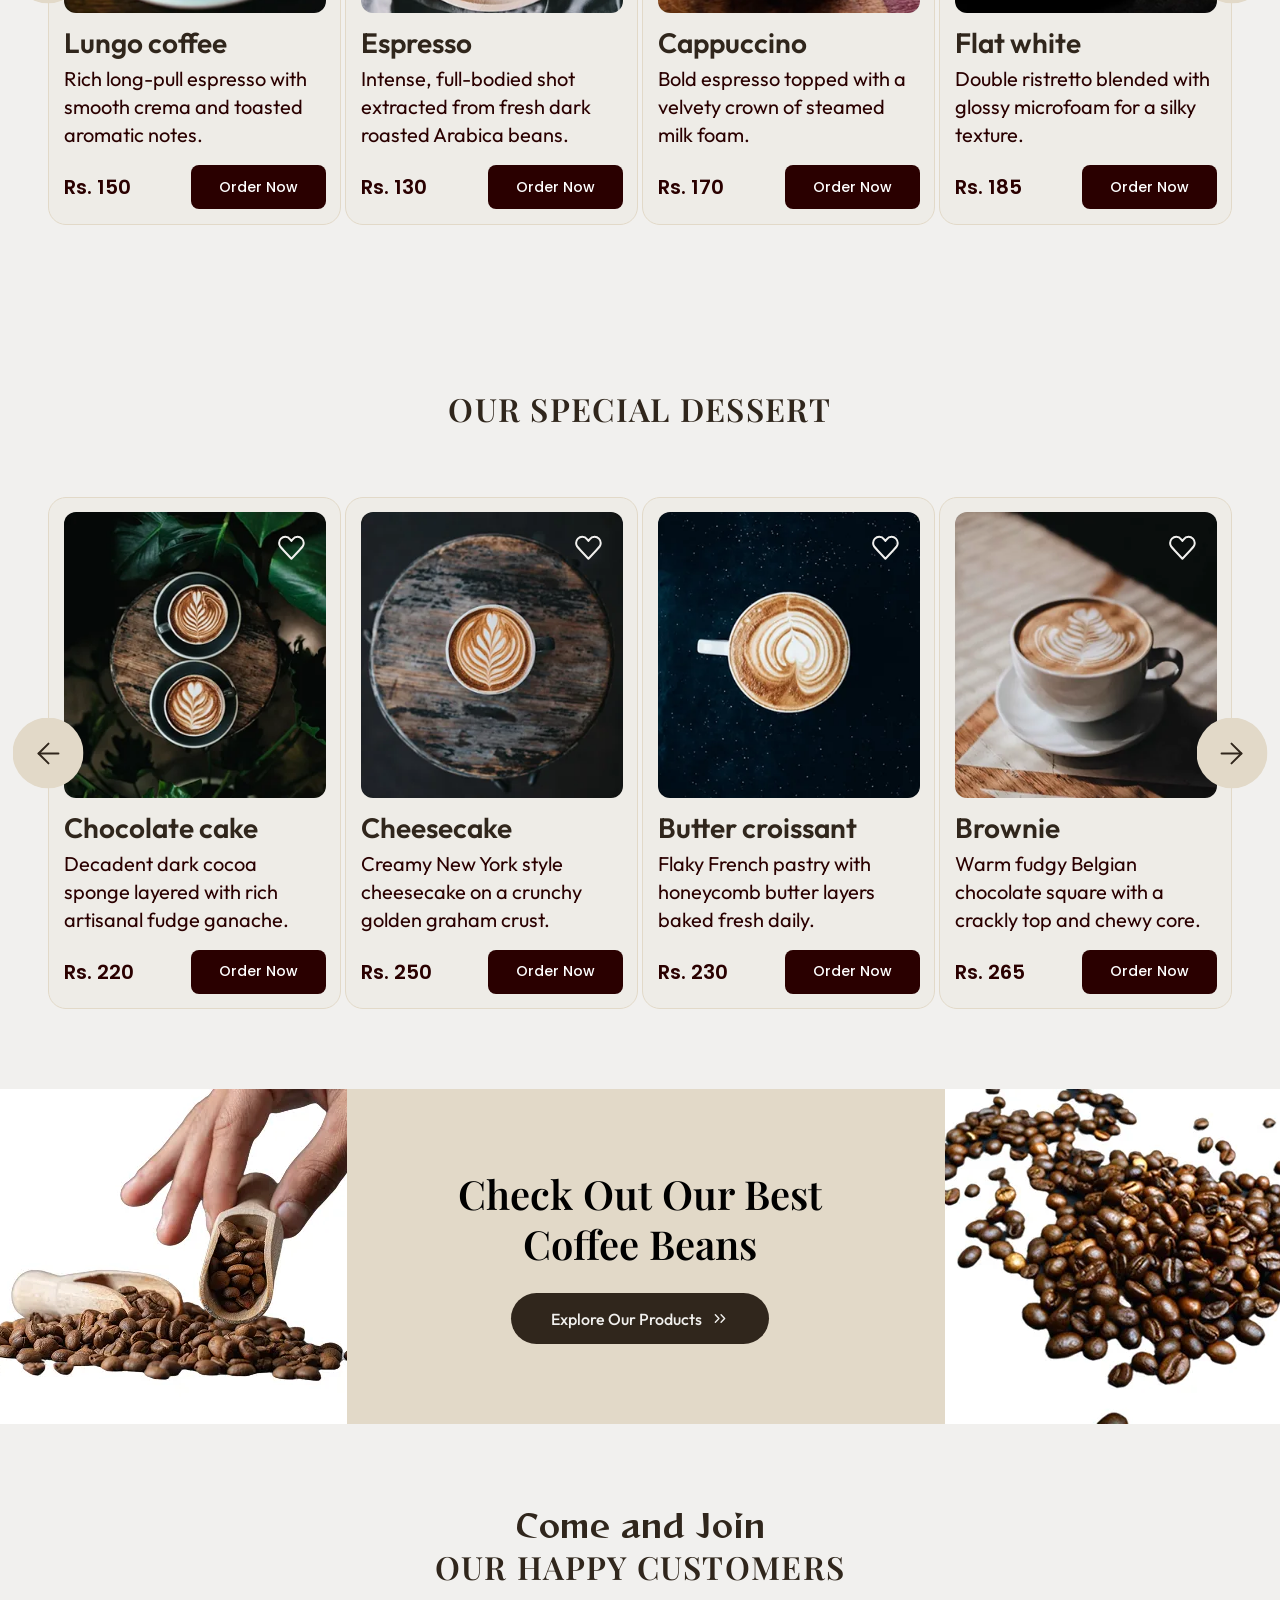
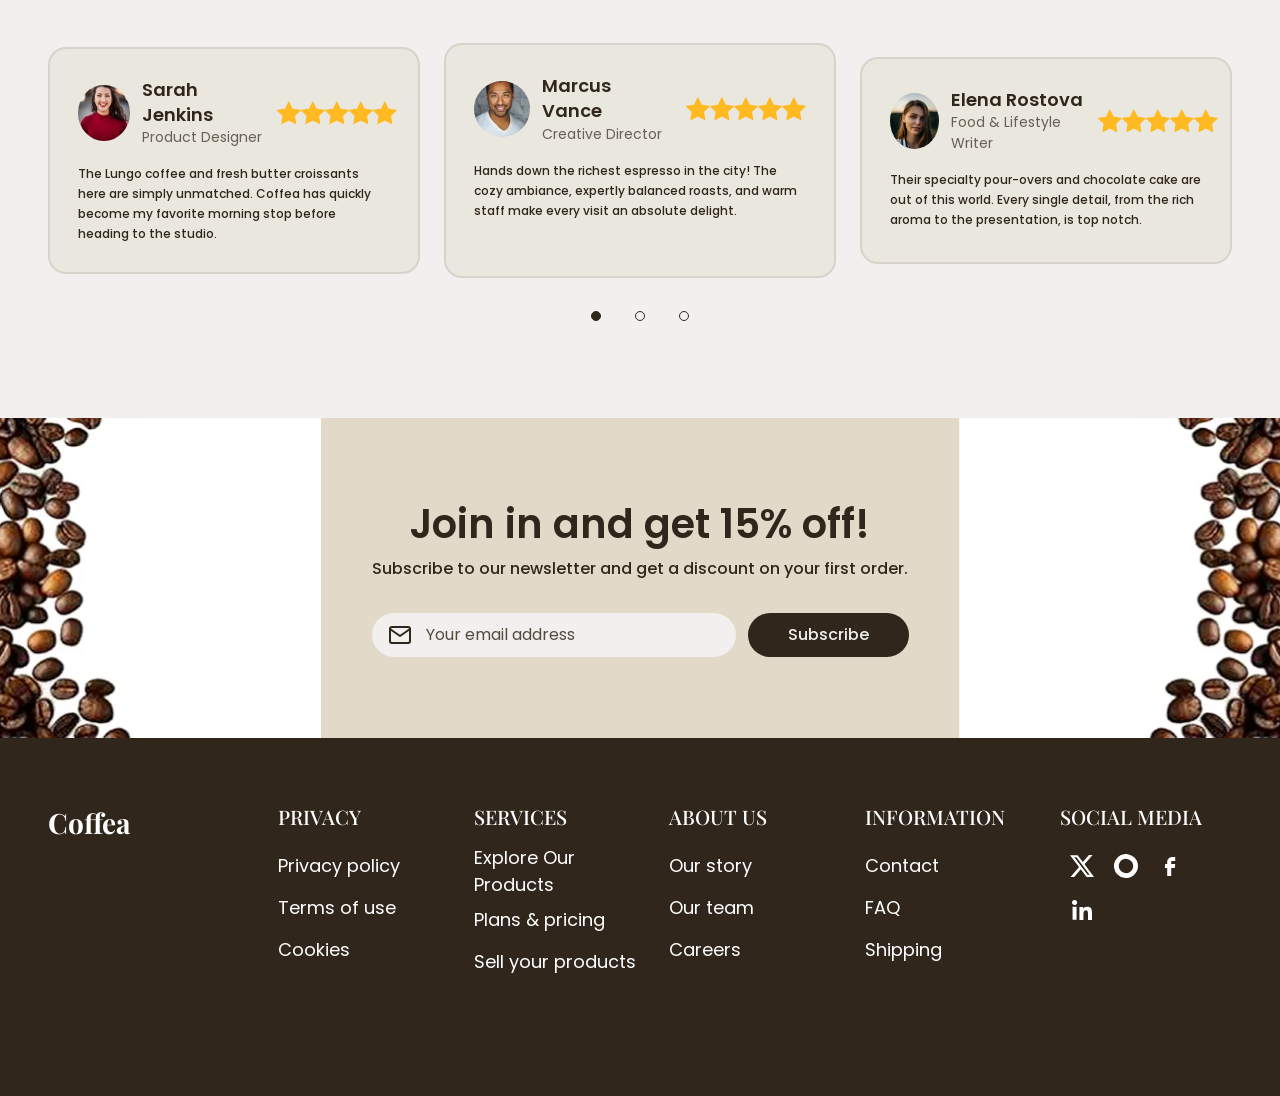
==== commit c2a44a0e: "Corrijo main.css y encabezados del 404 para validadores W3C" ====
--- a/index.html
+++ b/index.html
@@ -18,7 +18,7 @@
   <link
     href="https://fonts.googleapis.com/css2?family=Outfit:wght@400;500;600&amp;family=Playfair+Display:wght@500;600;700&amp;family=Poppins:wght@400;500;600&amp;family=Reggae+One&amp;display=swap"
     rel="stylesheet">
-  <link rel="stylesheet" href="css/main.css">
+  <link rel="stylesheet" href="css/main.v2.css">
 </head>
 
 <body>
@@ -66,7 +66,7 @@
           width="1920" height="1000" fetchpriority="high" decoding="async">
       </picture>
       <div class="hero__content container">
-        <p class="hero__eyebrow">WELCOME SOFIA</p>
+        <p class="hero__eyebrow">WELCOME</p>
         <h1 class="hero__title" id="hero-title">We serve the richest coffee in the city!</h1>
         <p class="hero__text">Lorem ipsum dolor sit amet, consectetur adipiscing elit, sed do eiusmod tempor incididunt
           ut labore.</p>
--- a/css/main.v2.css
+++ b/css/main.v2.css
@@ -0,0 +1,15 @@
+/* Orden de capas: define la cascada sin necesidad de !important */
+
+@import url("tokens.css") layer(tokens);
+@import url("base.css") layer(base);
+@import url("layout.css") layer(layout);
+@import url("components/header.css") layer(components);
+@import url("components/hero.css") layer(components);
+@import url("components/categories.css") layer(components);
+@import url("components/product-card.css") layer(components);
+@import url("components/carousel.css") layer(components);
+@import url("components/promo.css") layer(components);
+@import url("components/testimonial-card.css") layer(components);
+@import url("components/newsletter.css") layer(components);
+@import url("components/footer.css") layer(components);
+@import url("utilities.css") layer(utilities);
